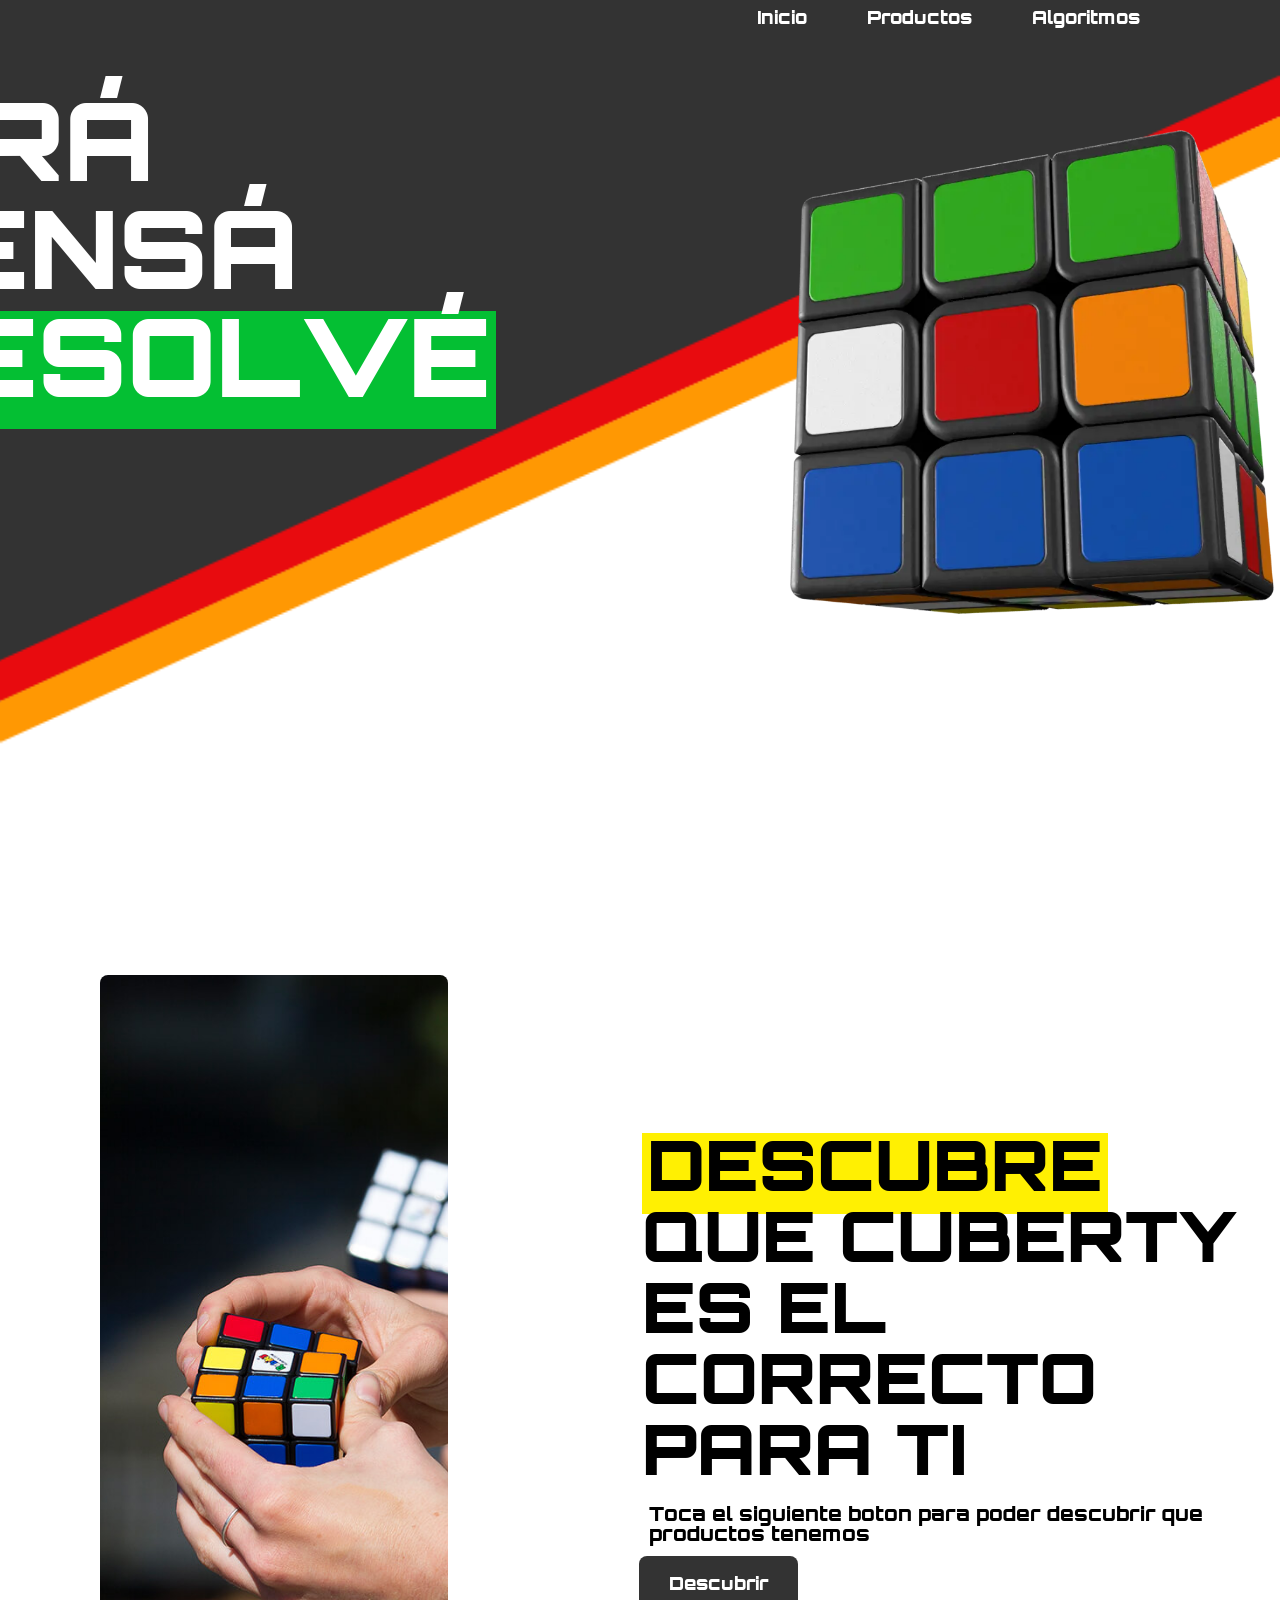
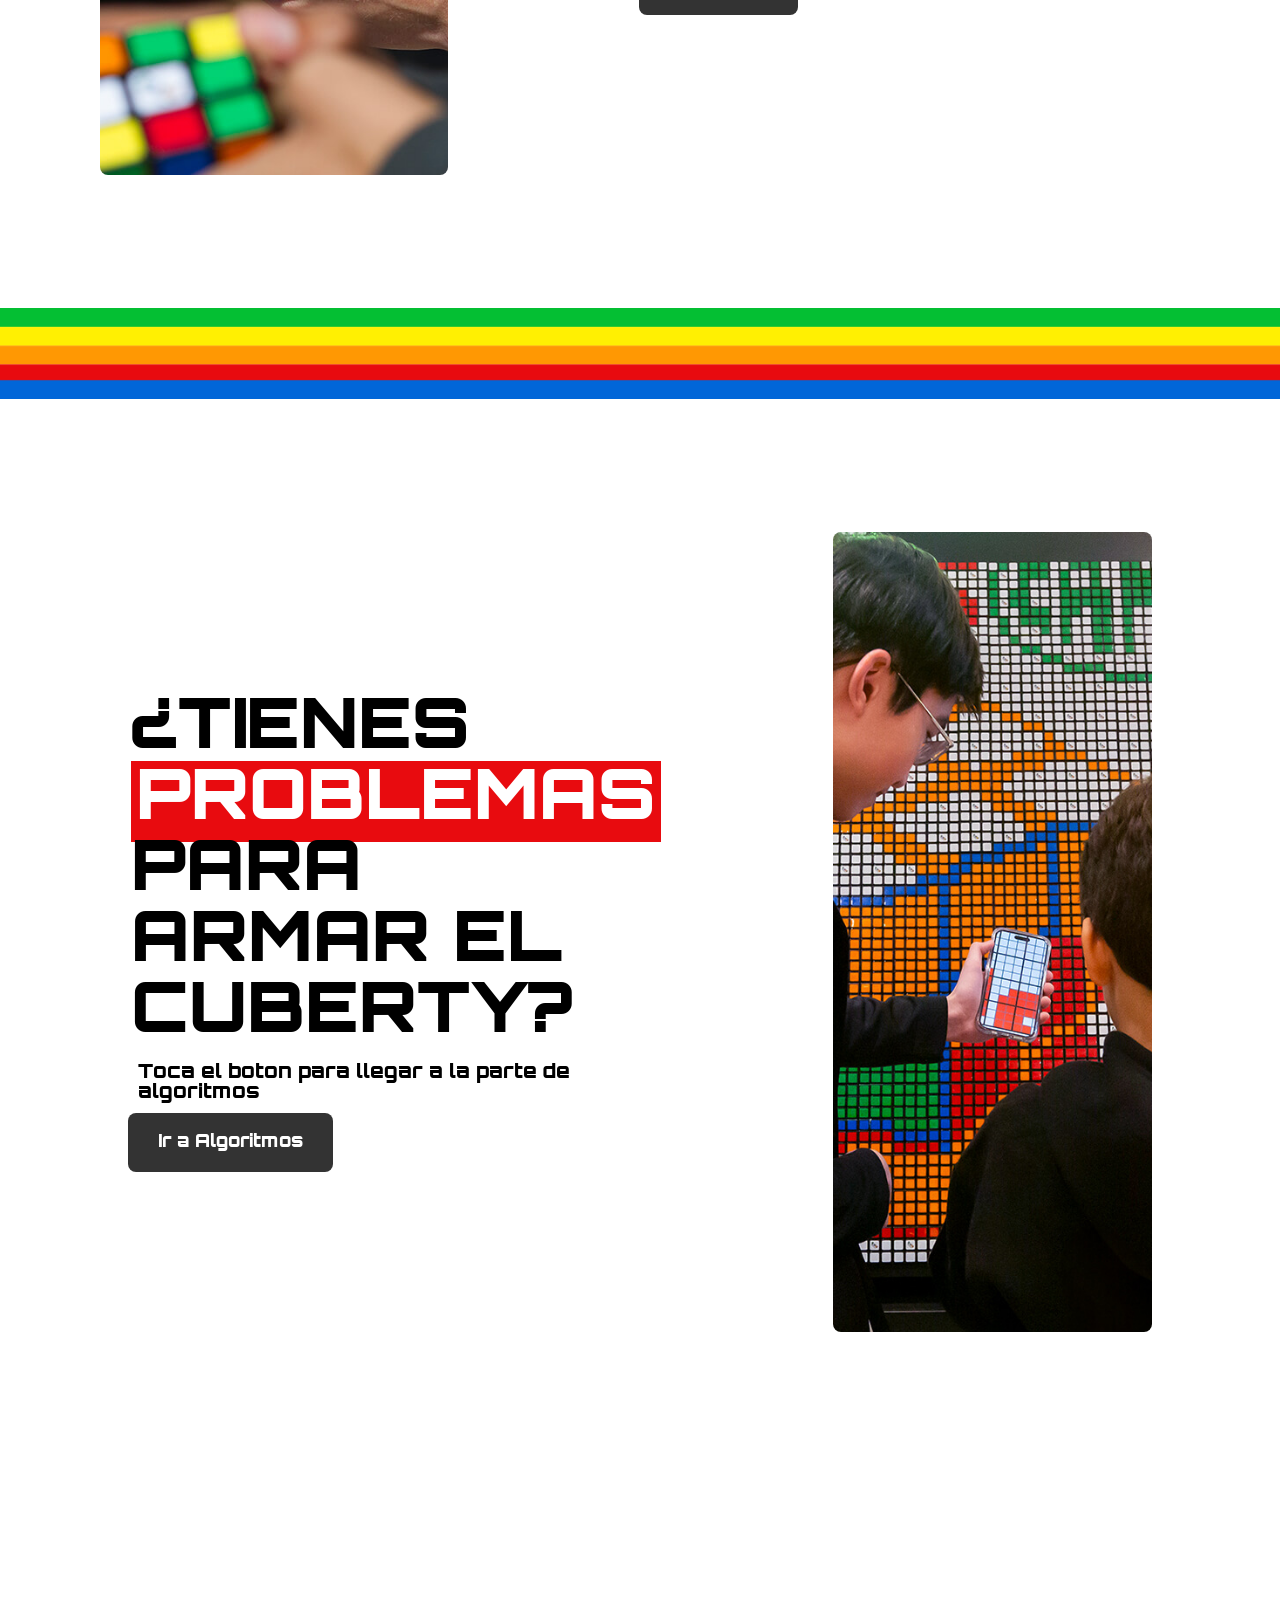
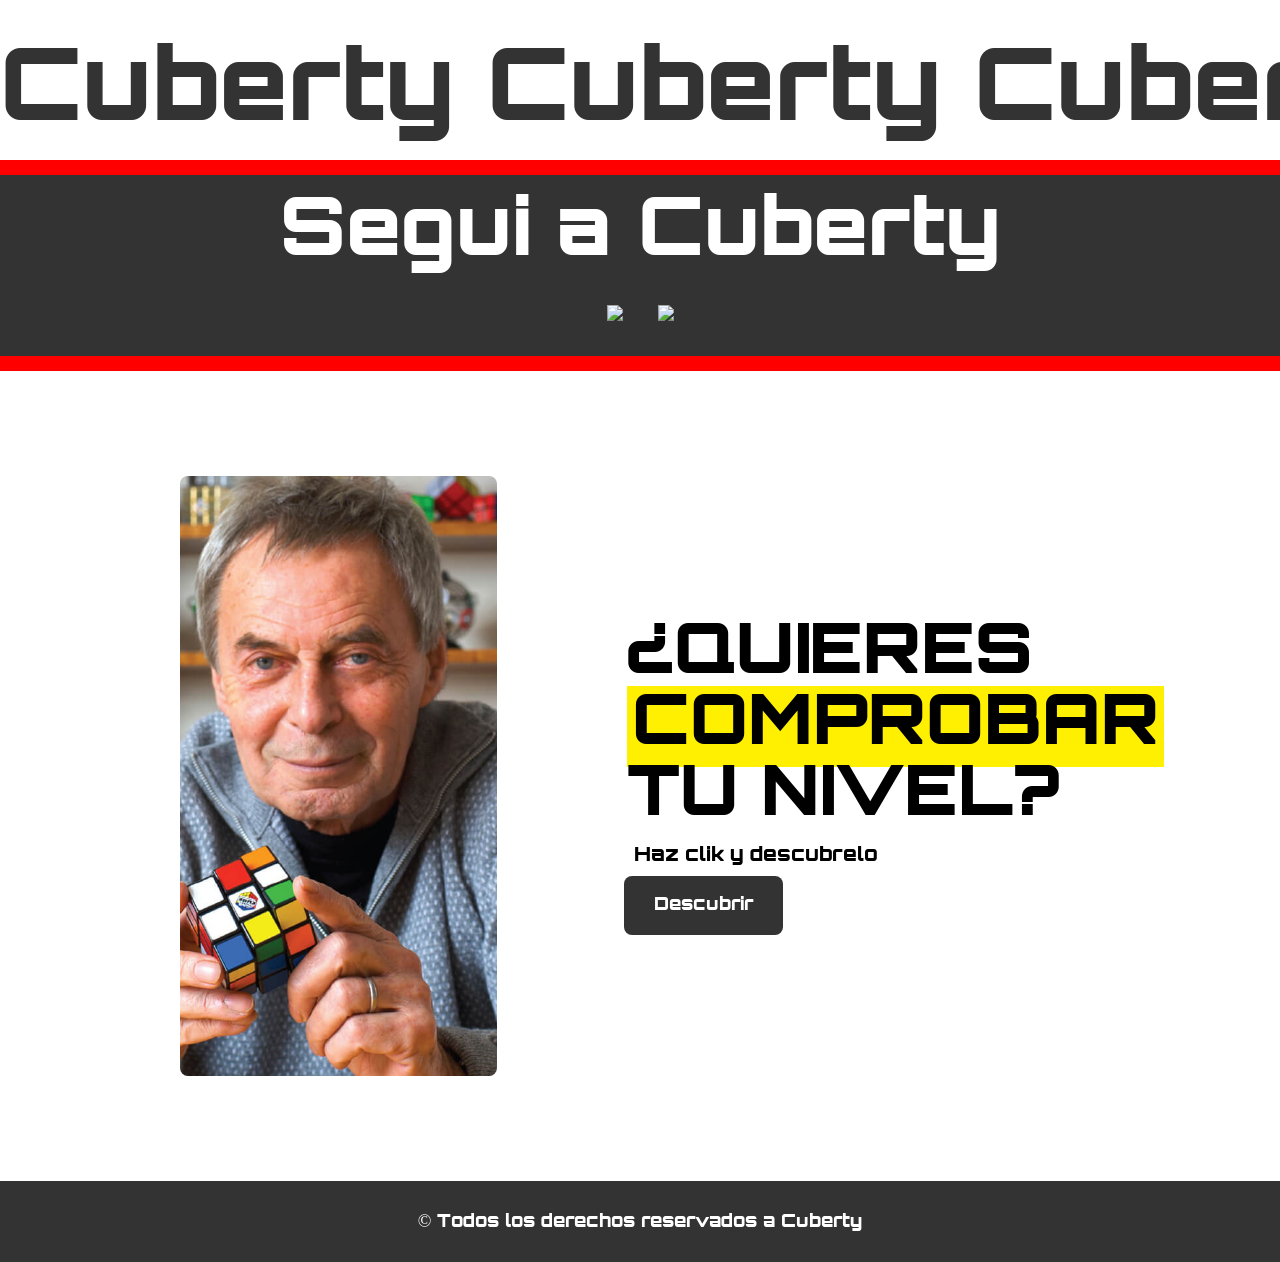
==== index.html @ c9593cc4 "Initial commit" ====
<!DOCTYPE html>
<html lang="es">
<head>

    <meta charset="UTF-8">
    <meta name="viewport" content="width=device-width, initial-scale=1.0">
    <link rel="icon" href="cubo/Logo/logo-only.png" type="image/png">

    <link rel="stylesheet" href="style.css">
    <link rel="preconnect" href="https://fonts.googleapis.com">
    <link rel="preconnect" href="https://fonts.gstatic.com" crossorigin>
    <link href="https://fonts.googleapis.com/css2?family=Rubik:ital,wght@0,300..900;1,300..900&display=swap" rel="stylesheet">

    <title>Cuberty</title>
    
</head>

<body>


    <!-- Preloader overlay: muestra la animación antes de cargar el contenido -->
    <div id="preloader" style="position:fixed;inset:0;display:flex;align-items:center;justify-content:center;background:#fff;z-index:9999;">
        <img id="preloader-img" src="cubo/3D/5.png" alt="Animación" width="300">
    </div>


    <!-- Contenido principal oculto hasta que termine la animación -->
    <div id="content" style="visibility:hidden;">
        <nav>
            <ul>
                <li><a href="index.html">Inicio</a></li>
                <li><a href="productos.html">Productos</a></li>
                <li><a href="https://lastcubex.com/algorithms">Algoritmos</a></li>
            </ul>
        </nav>

        <div class="background">
            <img src="cubo/hero.png" alt="Imagen de ejemplo" width="100%" height="2100px">
        </div>

        
        <div class="principal">
            <div class="main-title">
                <h1> GIRÁ <br> PENSÁ   <br> <span>RESOLVÉ </span></h1>
            </div>
            <div class="main-image"> 
                    <img src="cubo/CuboPrincipal1.png" alt="Imagen de ejemplo" width="600px">
            </div>
        </div>
        
        <div class="parte_para_ir_a_productos">
            <div class="imagen_izquierda">
                <img src="cubo\imagenesQueNoSirvenParaAbsolutamenteNada\imagen_robada_de_pagina_oficial_de_cubo_rubik.jpg" alt="Imagen para nada robada de rubik">
            </div>
            <div class="texto_derecha">
                <h2><span>DESCUBRE</span> QUE CUBERTY ES EL CORRECTO PARA TI</h2>
                <p> Toca el siguiente boton para poder descubrir que <br>productos tenemos</p>
                  <a href="productos.html" class="mi-boton">Descubrir</a>
            </div>
        </div>

        <div class="spacer">
            <img src="cubo/bar.png" alt="">
        </div>
        <div class="parte_para_ir_a_algoritmos">
            <div class="texto_izquierda">
                <h2>¿TIENES <span>PROBLEMAS </span>PARA ARMAR EL CUBERTY?</h2>
                <p> Toca el boton para llegar a la parte de algoritmos</p>
                <a href="https://lastcubex.com/algorithms" class="mi-boton2"> Ir a Algoritmos</a>
            </div>
            <div class="imagen_derecha">
                <img src="cubo/imagenesQueNoSirvenParaAbsolutamenteNada/segunda_imagen_robada_de_cubos_rubiks_oficial_guion_bajo.jpg" alt="Otra imagen para nada robada de rubik">
            </div>
        </div>
    </div>
    <div class="loop-texto1">
        <div class="loop-texto">
            <div class="loop"> Cuberty Cuberty Cuberty Cuberty Cuberty </div>
        </div>
        <div class="loop-texto">
            <div class="loop"> Cuberty Cuberty Cuberty Cuberty Cuberty </div>
        </div>
    </div>
    
    <div class="contenedorRojo">
        <div class="seguir">
            <p>Segui a Cuberty<p>
        </div>
        <div class="images2">
            <div class="images">
            <a href="https://www.youtube.com/">
                <img src="https://cdn.prod.website-files.com/65849828bf90a121b81dc3a5/65942649e25323ca0e36ae1c_icon-yt.svg" >
            </a>
            </div>
            <div class="images">
            <a href="https://www.instagram.com/">
                <img src="https://cdn.prod.website-files.com/65849828bf90a121b81dc3a5/6594264832fa5a2e8ba5d78c_icon-ig.svg">
            </a>
            </div>
        </div>
    </div>
    
        <div class="parte_para_ir_a_cronometro">
                <div class="imagen_izquierda1">
                    <img src="cubo\imagenesQueNoSirvenParaAbsolutamenteNada/viejardo_con_un_cubo_rubik_en_la_mano.jpg" alt="Imagen para nada robada de rubik">
                </div>
                <div class="texto_derecha">
                    <h2>¿QUIERES <span>COMPROBAR</span> TU NIVEL?</h2>
                    <p> Haz clik y descubrelo</p>
                <a href="cronometro.html" class="mi-boton">Descubrir</a>
             </div>
        </div>
    
    
    <footer> 
        <p>© Todos los derechos reservados a Cuberty</p>
    </footer>
    <script src="animacionimagen.js"></script>
</body>
</html>
---- style.css ----
:root {
  --color-1: #0166D8;
  --color-2: #04BF33;
  --color-3: #E80B0F;
  --color-4: #FFF002;
}
@font-face {
    font-family:"Orbitron Black";
    src:url("fonts/orbitron-black.woff") format("woff"),
        url("fonts/orbitron-black.ttf") format("truetype");
    font-weight:normal;
    font-style:normal;
}

* {
    margin: 0;
    padding: 0;
    box-sizing: border-box;
    
}
html{
    scroll-behavior: smooth;
}


nav {
    background-color: #333333;
    color: #fff;
    padding: 10px;
    width: 100%;
    display:flex;
    justify-content: center;
    align-items: center;
    box-sizing: border-box;
    position: fixed;
    z-index: 99999999;
    
}


nav ul {
    list-style: none;
    display: flex;
    justify-content: right;
    align-items: center;
    width: 100%;
    margin-right: 100px;
    padding: 0;
    gap: 20px;
}

nav a {
    color: #fff;
    text-decoration: none;
    margin-right: 10px;
    font-weight: 500;
}

nav li:nth-child(4n + 1) a:hover { background-color: var(--color-1); }
nav li:nth-child(4n + 2) a:hover { background-color: var(--color-2); }
nav li:nth-child(4n + 3) a:hover { background-color: var(--color-3); }
nav li:nth-child(4n + 4) a:hover { background-color: var(--color-4); }

nav ul li {
    display: inline-block;
    margin-right: 10px;
}

h1 {
    font-family: "Orbitron Black", sans-serif;   
    font-size: 100px;
    margin-bottom: 10px;
    color: #fff;
    padding: 10px;
}

a{
    font-family: 'Orbitron Black', sans-serif;
    font-size: 18px;
    font-weight: 500;
    color: #fff;
    padding: 10px;
}


.principal {
    padding: 50px;
    display: flex;
    justify-content: center;
    align-items: top;
    height: 100vh;
    gap: 20%;
    margin: 30px;
    
}

.main-title h1 {
    color: #fff;
    font-size: 12vh;
}
.main-title2{
    margin-right: 700px;
}
.main-title2 h1 {
    font-size: 10vh;
}

.main-title2 span {
    color: #fff;
    background-color: var(--color-3);
    padding: 5px;
}

.main-title span {
    color: #fff;
    background-color: var(--color-2);
    padding: 5px;
}

.main-image {
    margin-right: 100px;
}

.background {
    z-index: -1;
    position: relative;
    margin: 0;
    height: 10px;
    
}

.parte_para_ir_a_productos {
    display: flex;
    justify-content: center;
    align-items: center;
    height: 90vh;
    gap: 15%;
    margin-right: 10px;
}
.parte_para_ir_a_productos h2{
    font-family: 'Orbitron Black', sans-serif;
    font-size: 70px;
    font-weight: 500;
    color:black;
    padding: 3px;
}
.parte_para_ir_a_productos p{
    font-family: 'Orbitron Black', sans-serif;
    font-size: 20px;
    font-weight: 500;
    color:black;
    padding: 10px;
}
.imagen_izquierda {
    margin-left: 100px;
}
.texto_derecha span {
    color: #000;
    background-color: var(--color-4);
    padding: 5px;
}

.texto_derecha .mi-boton {
    background-color: #333333;
    color: #fff;
    padding: 20px 30px;
    border: none;
    border-radius: 8px;
    font-family: 'Orbitron Black', sans-serif;
    font-size: 18px;
    font-weight: 500;
    z-index: 10;
    
    display: inline-block;
    text-decoration: none;

    transition: background-color 0.3s ease, color 0.3s ease;
}

.texto_derecha .mi-boton:hover {
    background-color: #ddff00;
    color: #333333;
    cursor: pointer;
}
.imagen_izquierda {
  width: 1200px;        
  height: 800px;       
  overflow: hidden;   
  border-radius: 8px;  
}
.imagen_izquierda img {
  width: 100%;
  height: 100%;

  object-fit: cover;   
  transform: scale(1.2);     
}


.parte_para_ir_a_algoritmos {
    display: flex;
    justify-content: center;
    align-items: center;
    height: 90vh;
    gap: 15%;
    padding-top: 30%;
    padding-right: 10%;
    padding-left: 10%;
}

.parte_para_ir_a_algoritmos h2 {
    font-family: 'Orbitron Black', sans-serif;
    font-size: 70px;
    font-weight: 500;
    color:black;
    padding: 3px;
}
.parte_para_ir_a_algoritmos p {
    font-family: 'Orbitron Black', sans-serif;
    font-size: 20px;
    font-weight: 500;
    color:black;   
    padding: 10px;
}

.imagen_derecha {
  width: 1200px;        
  height: 800px;       
  overflow: hidden;   
  border-radius: 8px;  
}
.imagen_derecha img {
  width: 100%;
  height: 100%;

  object-fit: cover;   
  transform: scale(1.2);     
}
.texto_izquierda span {
    color: #fff;
    background-color: var(--color-3);
    padding: 5px;
}

.texto_izquierda .mi-boton2 {
    background-color: #333333;
    color: #fff;
    padding: 20px 30px;
    border: none;
    border-radius: 8px;
    font-family: 'Orbitron Black', sans-serif;
    font-size: 18px;
    font-weight: 500;
    z-index: 10;
    
    display: inline-block;
    text-decoration: none;

    transition: all 0.3s ease;
}

.texto_izquierda .mi-boton2:hover {
    background-color: #ddff00;
    color: #333333;
    cursor: pointer;
}

.loop-texto1{
    display: flex;
    overflow: hidden;
    white-space: nowrap; 
    width: 100%;
    margin-top: 400px;
    margin-bottom: 15px;
}
.loop-texto {
    color: #333333;
    font-family: 'Orbitron Black', sans-serif;
    font-size: 100px;
    margin-top: 100px;
    text-align: right;
    animation: mover 5s infinite linear; 
    font-weight: 600;
}

@keyframes mover {
    from {
        transform: translateX(0%);
    }
    to {
        transform: translateX(-100%);
    }
}


.contenedorRojo {

    width: 100%;
    background-color: #333333;
    border-top: 15px solid red;
    border-bottom: 15px solid red;
    align-items: center;
  

}
.contenedorRojo p {
    margin-top: 20px;
    color: #fff;
    text-align: center;
    font-family: 'Orbitron Black';
    font-size: 80px;
}

.spacer {
    margin-top: 10%;
    margin-bottom: -5%;
    width: 100%;
    overflow: hidden;
}
.spacer img {
    width: 100%;
    max-width: 100%;
    height: auto;
    display: block;
}

.images2 {
    display: flex;
    text-align: center;
    justify-content: center;
    gap: 15px;
    
}

.images {
    display: flex;
    align-items: center;
    justify-content: center;
    gap: 15px;
    margin-bottom: 20px;

    transform: scale(1);
    transition: all 0.3s ease;
}
.images:hover {
    transform: scale(1.2);
}


@keyframes mover {
    from {
        transform: translateX(0%);
    }
    to {
        transform: translateX(-100%);
    }
}


.parte_para_ir_a_cronometro {
    display: flex;
    justify-content: center;
    align-items: center;
    height: 90vh;
    gap: 10%;
    margin-right: 10px;
}

.parte_para_ir_a_cronometro h2{
    font-family: 'Orbitron Black', sans-serif;
    font-size: 70px;
    font-weight: 500;
    color:black;
    padding: 3px;
}
.parte_para_ir_a_cronometro p{
    font-family: 'Orbitron Black', sans-serif;
    font-size: 20px;
    font-weight: 500;
    color:black;
    padding: 10px;
}

.imagen_izquierda1 {
  width: 700px;        
  height: 600px;       
  overflow: hidden;   
  border-radius: 8px;  
  margin-left: 20vh;
}
.imagen_izquierda1 img {
  width: 100%;
  height: 100%;

  object-fit: cover;   
  transform: scale(1.2);     
}

footer {
    background-color: #333333;
    padding: 30px;
}
footer p {
    color: #fff;
    text-align: center;
    font-family: 'Orbitron Black';
    font-size: 18px;
}

.grid-productos {
    padding: 50px;
    display: flex;
    height: 100vh;
    gap: 20%;
    background-color: #333333;
    border: 1px solid #333333;
    border-radius: 8px;
    overflow: hidden;
    color: #fff;
    text-align: center;
    font-family: 'Orbitron Black';
    font-size: 18px;
}

.grid-productos {
    display: grid;
    grid-template-columns: repeat(auto-fill, minmax(300px, 1fr));
    gap: 25px;
    padding: 20px;
}

.producto {
    border: 1px solid #333333;
    border-radius: 8px;
    overflow: hidden;
    text-align: center;
    background: #3a3a3a;
    transition: all 0.5s ease;
}

.imgproducto {
    position: relative;
    width: 100%;
    aspect-ratio: 1 / 1;
}

.imgproducto img {
    width: 100%;
    height: 100%;
    object-fit: cover;
    display: block;
}

.imghover {
    position: absolute;
    top: 0;
    left: 0;
    opacity: 0;
    transition: opacity 0.3s ease-in-out;
}

.producto:hover .imghover {
    opacity: 1;
}

.producto:nth-child(4n + 1):hover { background-color: var(--color-1); }
.producto:nth-child(4n + 2):hover { background-color: var(--color-2); }
.producto:nth-child(4n + 3):hover { background-color: var(--color-3); }
.producto:nth-child(4n + 4):hover { background-color: var(--color-4); }

.infoproducto {
    padding: 25px;
}

.precio {
    background-color: #777777;
    margin-top: 30px;
    font-size: 5vh;
    transition: background-color 0.3s ease-in-out;
}

.infoproducto p {
    padding: 20px;
    font-family: sans-serif;
}
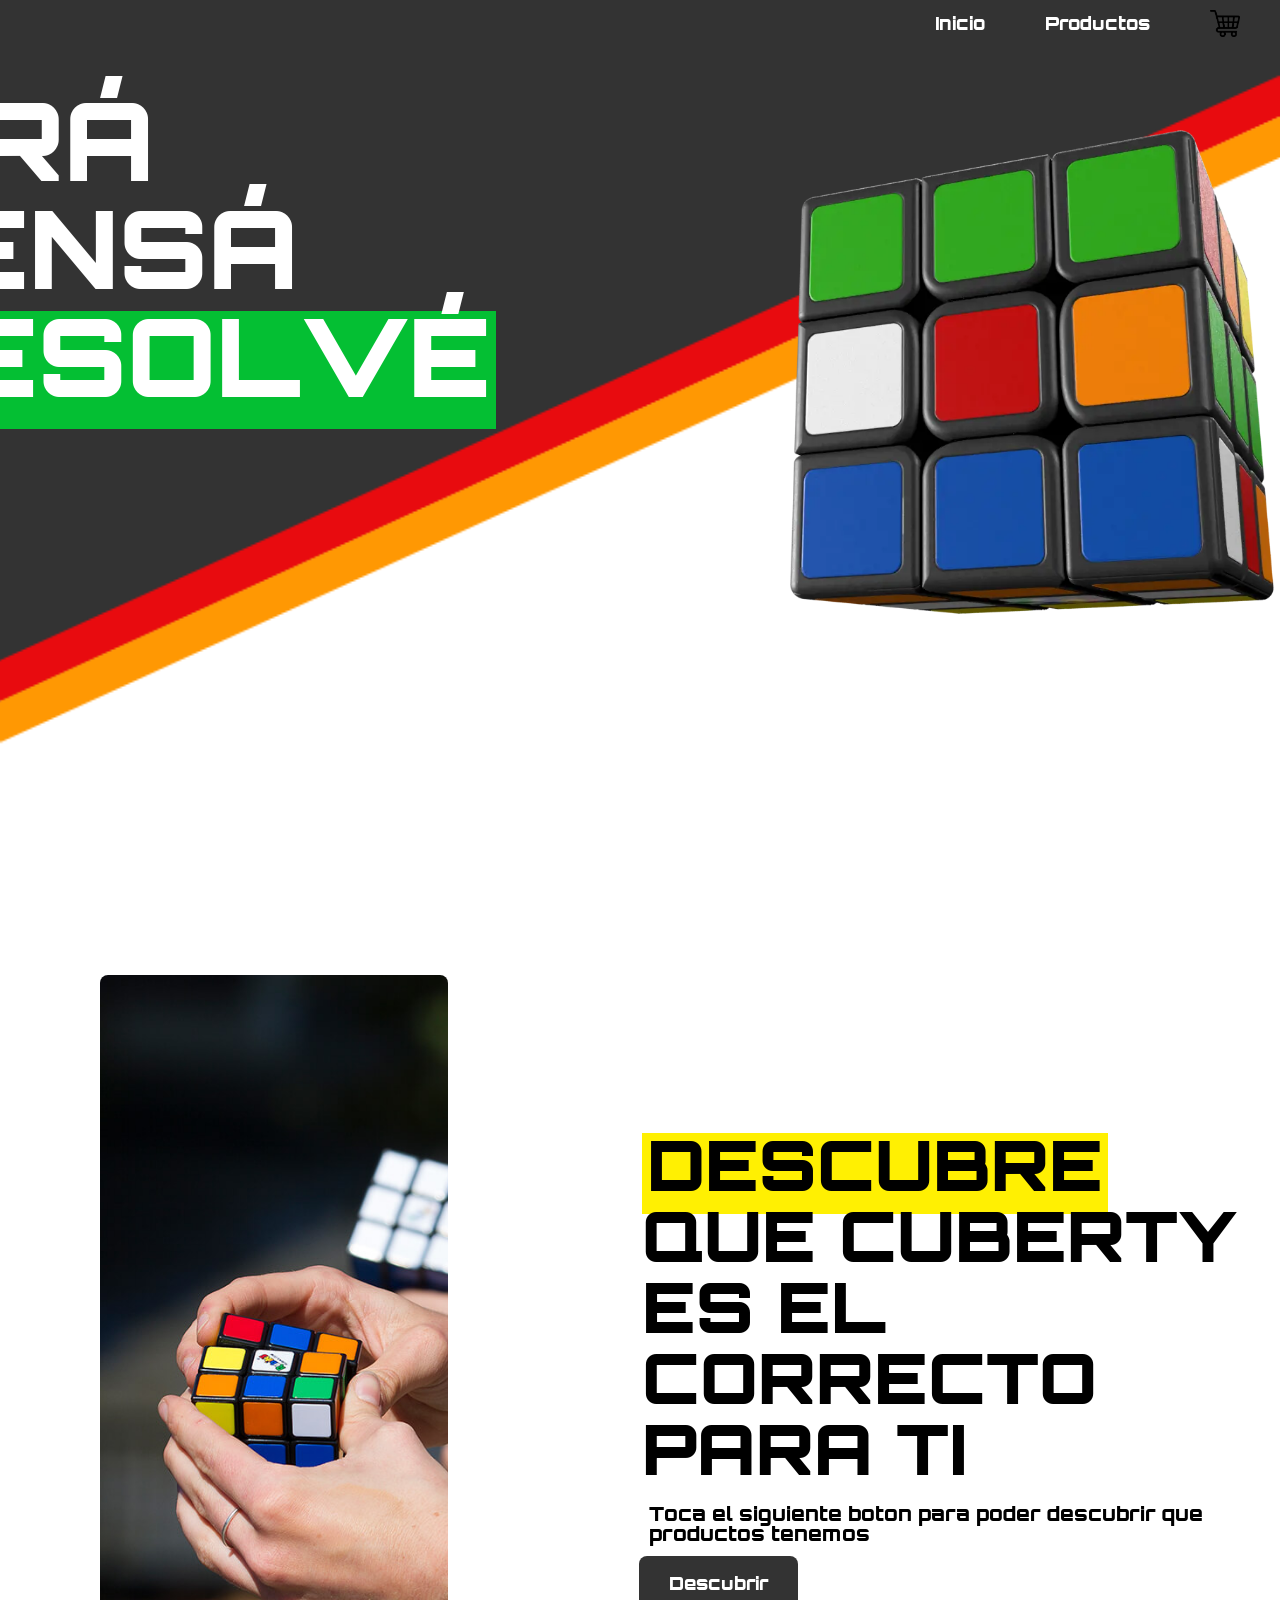
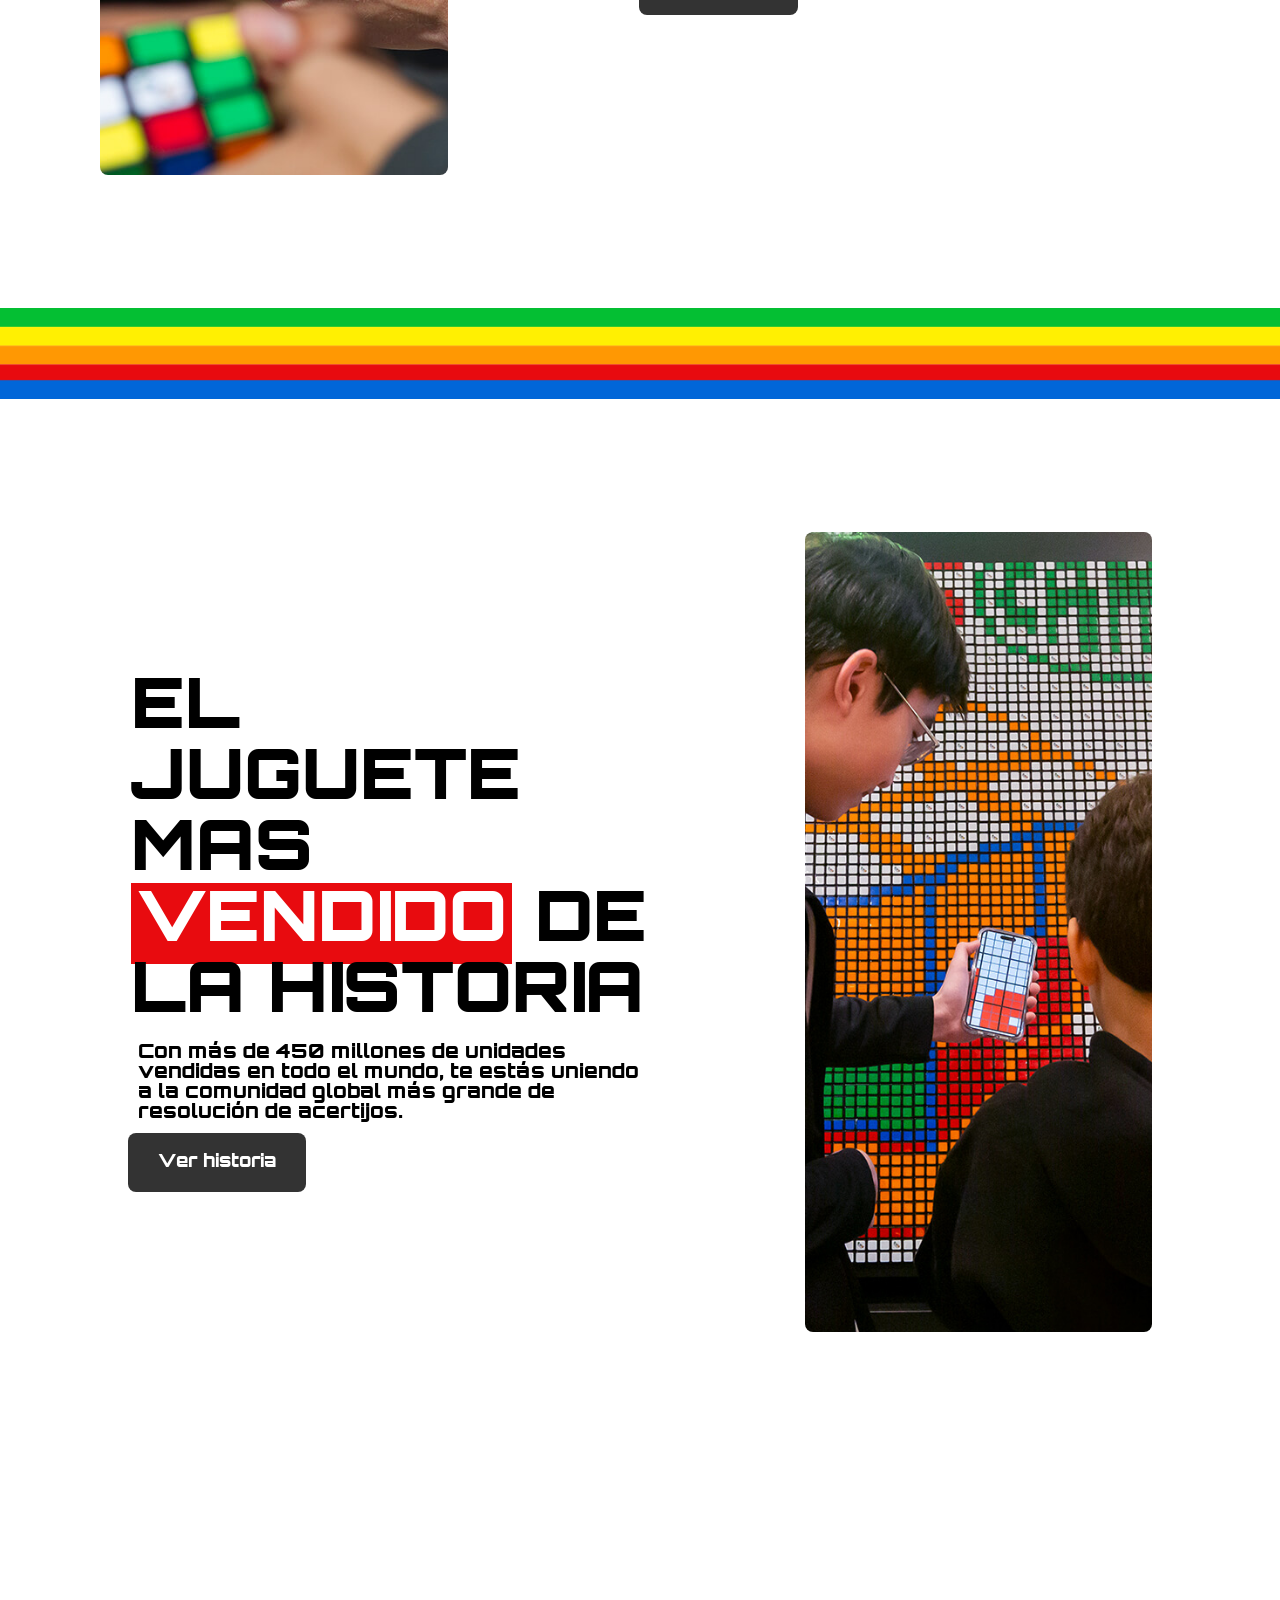
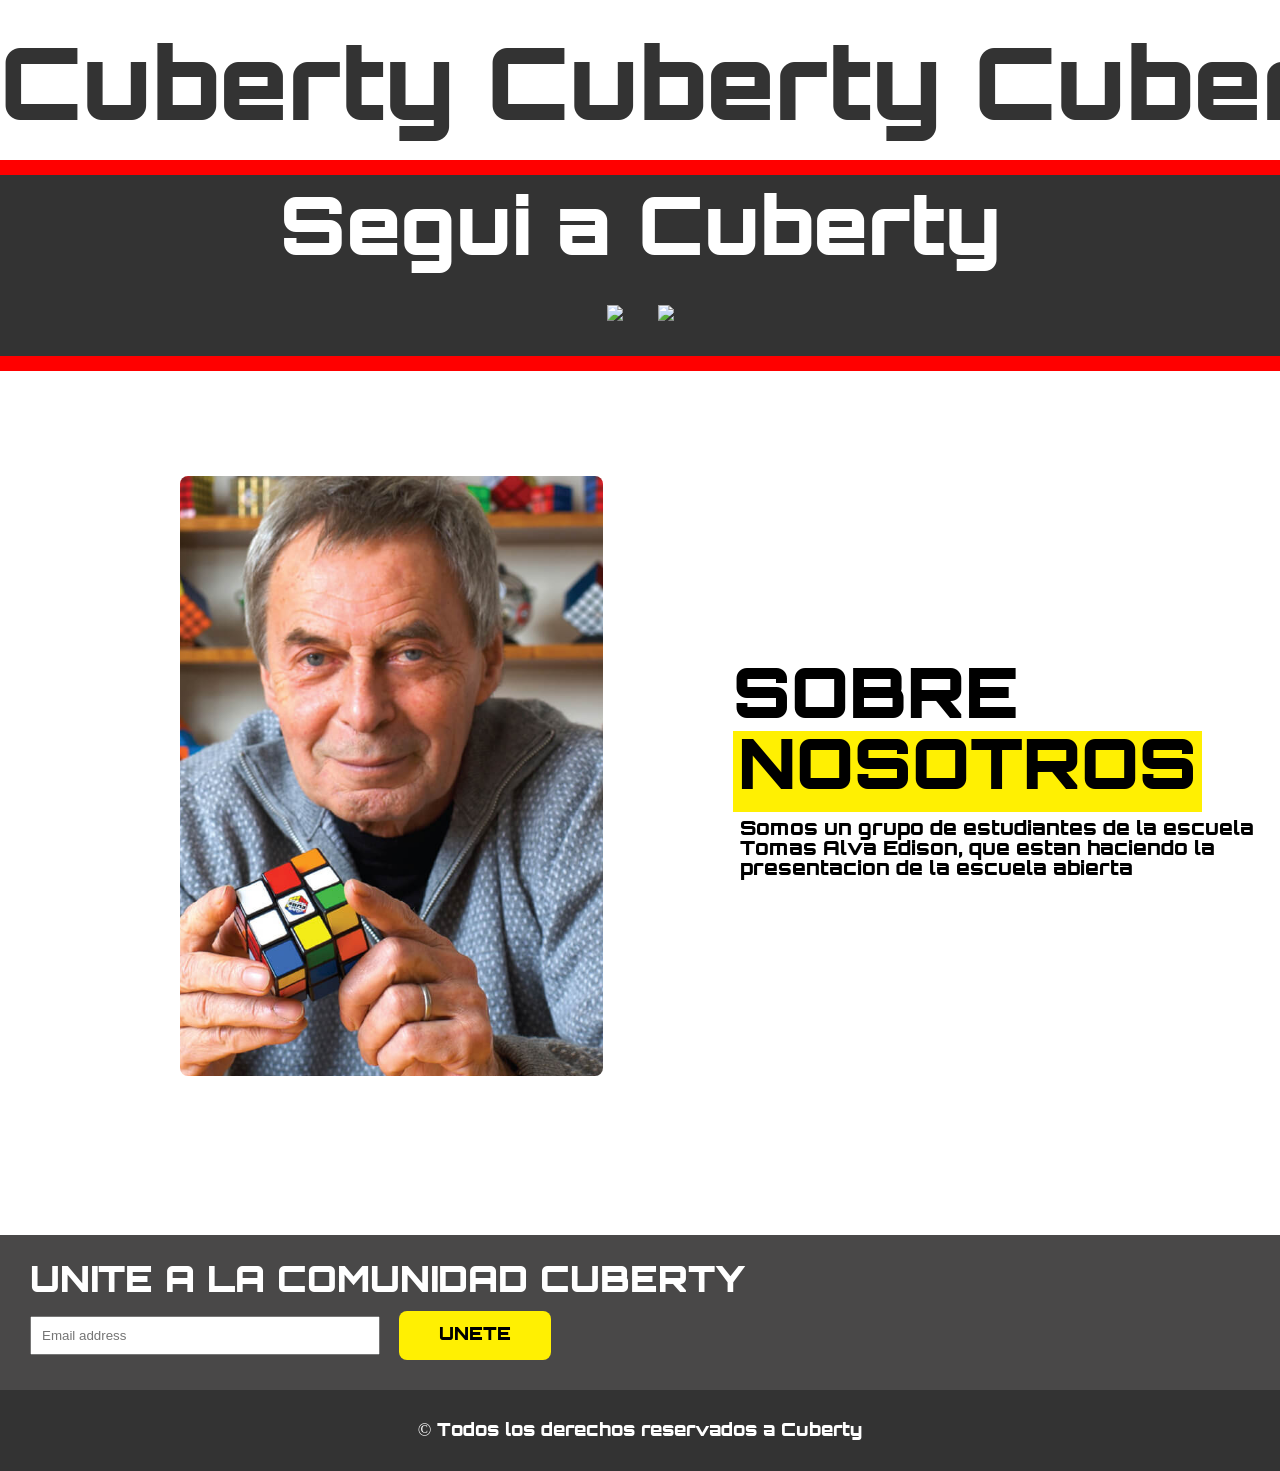
==== commit b74866f1: "cambios generales" ====
--- a/index.html
+++ b/index.html
@@ -30,7 +30,7 @@
             <ul>
                 <li><a href="index.html">Inicio</a></li>
                 <li><a href="productos.html">Productos</a></li>
-                <li><a href="https://lastcubex.com/algorithms">Algoritmos</a></li>
+                <li><a href="carrito.html"><img src="cubo\Carrito\Carrito_Empty.png" width="30px"></a></li>
             </ul>
         </nav>
 
@@ -64,9 +64,9 @@
         </div>
         <div class="parte_para_ir_a_algoritmos">
             <div class="texto_izquierda">
-                <h2>¿TIENES <span>PROBLEMAS </span>PARA ARMAR EL CUBERTY?</h2>
-                <p> Toca el boton para llegar a la parte de algoritmos</p>
-                <a href="https://lastcubex.com/algorithms" class="mi-boton2"> Ir a Algoritmos</a>
+                <h2>EL JUGUETE MAS <span> VENDIDO</span> DE LA HISTORIA</h2>
+                <p> Con más de 450 millones de unidades vendidas en todo el mundo, te estás uniendo a la comunidad global más grande de resolución de acertijos.</p>
+                <a href="https://www.rubiks.com/history" class="mi-boton2"> Ver historia</a>
             </div>
             <div class="imagen_derecha">
                 <img src="cubo/imagenesQueNoSirvenParaAbsolutamenteNada/segunda_imagen_robada_de_cubos_rubiks_oficial_guion_bajo.jpg" alt="Otra imagen para nada robada de rubik">
@@ -100,19 +100,37 @@
         </div>
     </div>
     
+
+
+    
         <div class="parte_para_ir_a_cronometro">
                 <div class="imagen_izquierda1">
                     <img src="cubo\imagenesQueNoSirvenParaAbsolutamenteNada/viejardo_con_un_cubo_rubik_en_la_mano.jpg" alt="Imagen para nada robada de rubik">
                 </div>
                 <div class="texto_derecha">
-                    <h2>¿QUIERES <span>COMPROBAR</span> TU NIVEL?</h2>
-                    <p> Haz clik y descubrelo</p>
-                <a href="cronometro.html" class="mi-boton">Descubrir</a>
+                    <h2>SOBRE <span>NOSOTROS</span></h2>
+                    <p> Somos un grupo de estudiantes de la escuela <br>Tomas Alva Edison, que estan haciendo la presentacion de la escuela abierta</p>
              </div>
         </div>
     
+<br>
+    <br>
+    <br>
+        
     
     <footer> 
+        <div class="fondotrucho">
+            <section class="suscripcion">
+            <h2>
+                UNITE A LA<span> COMUNIDAD CUBERTY</span>
+            </h2>
+            <form class="formulario">
+                <input type="email" placeholder="Email address" Required>
+                <button type="submit">UNETE</button>
+            </form>
+
+            </section>
+        </div>
         <p>© Todos los derechos reservados a Cuberty</p>
     </footer>
     <script src="animacionimagen.js"></script>
--- a/style.css
+++ b/style.css
@@ -44,7 +44,7 @@
     justify-content: right;
     align-items: center;
     width: 100%;
-    margin-right: 100px;
+    margin-right: 0px;
     padding: 0;
     gap: 20px;
 }
@@ -398,36 +398,43 @@
 
 footer {
     background-color: #333333;
+    padding: 0px;
+}
+footer p {
+    color: #fff;
+    text-align: center;
+    font-family: 'Orbitron Black';  
+    font-size: 18px;
     padding: 30px;
 }
-footer p {
+
+
+
+
+
+
+
+
+.grid-productos {
+    display: flex;
+    height: 110vh;
+    gap: 20%;
+    background-color: #474242;
+    border: 1px solid #333333;
     color: #fff;
     text-align: center;
     font-family: 'Orbitron Black';
     font-size: 18px;
-}
-
-.grid-productos {
-    padding: 50px;
-    display: flex;
-    height: 100vh;
-    gap: 20%;
-    background-color: #333333;
-    border: 1px solid #333333;
-    border-radius: 8px;
-    overflow: hidden;
-    color: #fff;
-    text-align: center;
-    font-family: 'Orbitron Black';
-    font-size: 18px;
-}
-
-.grid-productos {
+
+
+    /* parte de los divs */
     display: grid;
-    grid-template-columns: repeat(auto-fill, minmax(300px, 1fr));
-    gap: 25px;
-    padding: 20px;
-}
+    grid-template-columns: repeat(auto-fill, minmax(400px, 1fr));
+    gap: 40px;
+    padding: 30px;
+}
+
+
 
 .producto {
     border: 1px solid #333333;
@@ -463,23 +470,108 @@
     opacity: 1;
 }
 
-.producto:nth-child(4n + 1):hover { background-color: var(--color-1); }
-.producto:nth-child(4n + 2):hover { background-color: var(--color-2); }
-.producto:nth-child(4n + 3):hover { background-color: var(--color-3); }
-.producto:nth-child(4n + 4):hover { background-color: var(--color-4); }
+
 
 .infoproducto {
-    padding: 25px;
-}
-
-.precio {
+    padding: 10px;
+
+}
+
+.infoproducto p {
+
+    margin-top: 20px;
+    font-family: sans-serif;
+}
+
+.precio-producto {
+     margin-top: 25px;
+     padding: 20px 30px;
+}
+
+.botonCompras {
     background-color: #777777;
-    margin-top: 30px;
-    font-size: 5vh;
-    transition: background-color 0.3s ease-in-out;
-}
-
-.infoproducto p {
+    color: #fff;
     padding: 20px;
-    font-family: sans-serif;
-}+    border: none;
+    border-radius: 8px;
+    font-family: 'Orbitron Black', sans-serif;
+    font-size: 24px;
+    font-weight: 400;
+    z-index: 9999999;
+    text-decoration: none;
+
+    transition: background-color 0.3s ease, color 0.3s ease;
+}
+.botonCompras:hover {
+    background-color: #ddff00;
+    color: #333333;
+    cursor: pointer;
+}
+
+
+.divsduo {
+    background: #111; /* Un gris muy oscuro para el fondo del contenedor */
+    width: 100vw;     /* Cambiado de vh a vw (ancho completo de la pantalla) */
+    height: 100vh;    /* Alto completo de la pantalla */
+    display: flex;    /* Activa Flexbox para poner los divs uno al lado del otro */
+}
+
+.derechacompra {
+    background: #e74c3c; /* Color rojo (temporal para que veas que funciona) */
+    width: 50%;          /* Ocupa la mitad del ancho del contenedor */
+    height: 100%;        /* Ocupa todo el alto de su contenedor */
+}
+
+.izquierdaresumen {
+    background: #3498db; /* Color azul (temporal para que veas que funciona) */
+    width: 50%;          /* Ocupa la otra mitad del ancho */
+    height: 100%;        /* Ocupa todo el alto de su contenedor */
+}
+
+
+
+.fondotrucho {
+    background: #494848;
+    width: 100%;
+    padding: 30px;
+    display: flex;
+    justify-content: space-between;
+    align-items: center;
+}
+
+.suscripcion h2 {
+    font-family: 'Orbitron Black', sans-serif;
+    font-size: 36px;
+    font-weight: 400;
+    text-decoration: none;
+    color: #fff;
+    
+
+}
+
+.formulario input {
+    margin-top: 15px;
+    margin-right: 15px;
+    padding: 10px;
+    width: 350px;
+}
+
+.formulario button {
+    background-color: var(--color-4);
+    padding: 15px 40px;
+    border: none;
+    border-radius: 8px;
+    font-family: 'Orbitron Black', sans-serif;
+    font-size: 18px;
+    font-weight: 500;
+    transition: all 0.3s ease;
+}
+
+.formulario button:hover {
+    background-color: var(--color-2);
+    color: #333333;
+    cursor: pointer;
+}
+
+    
+
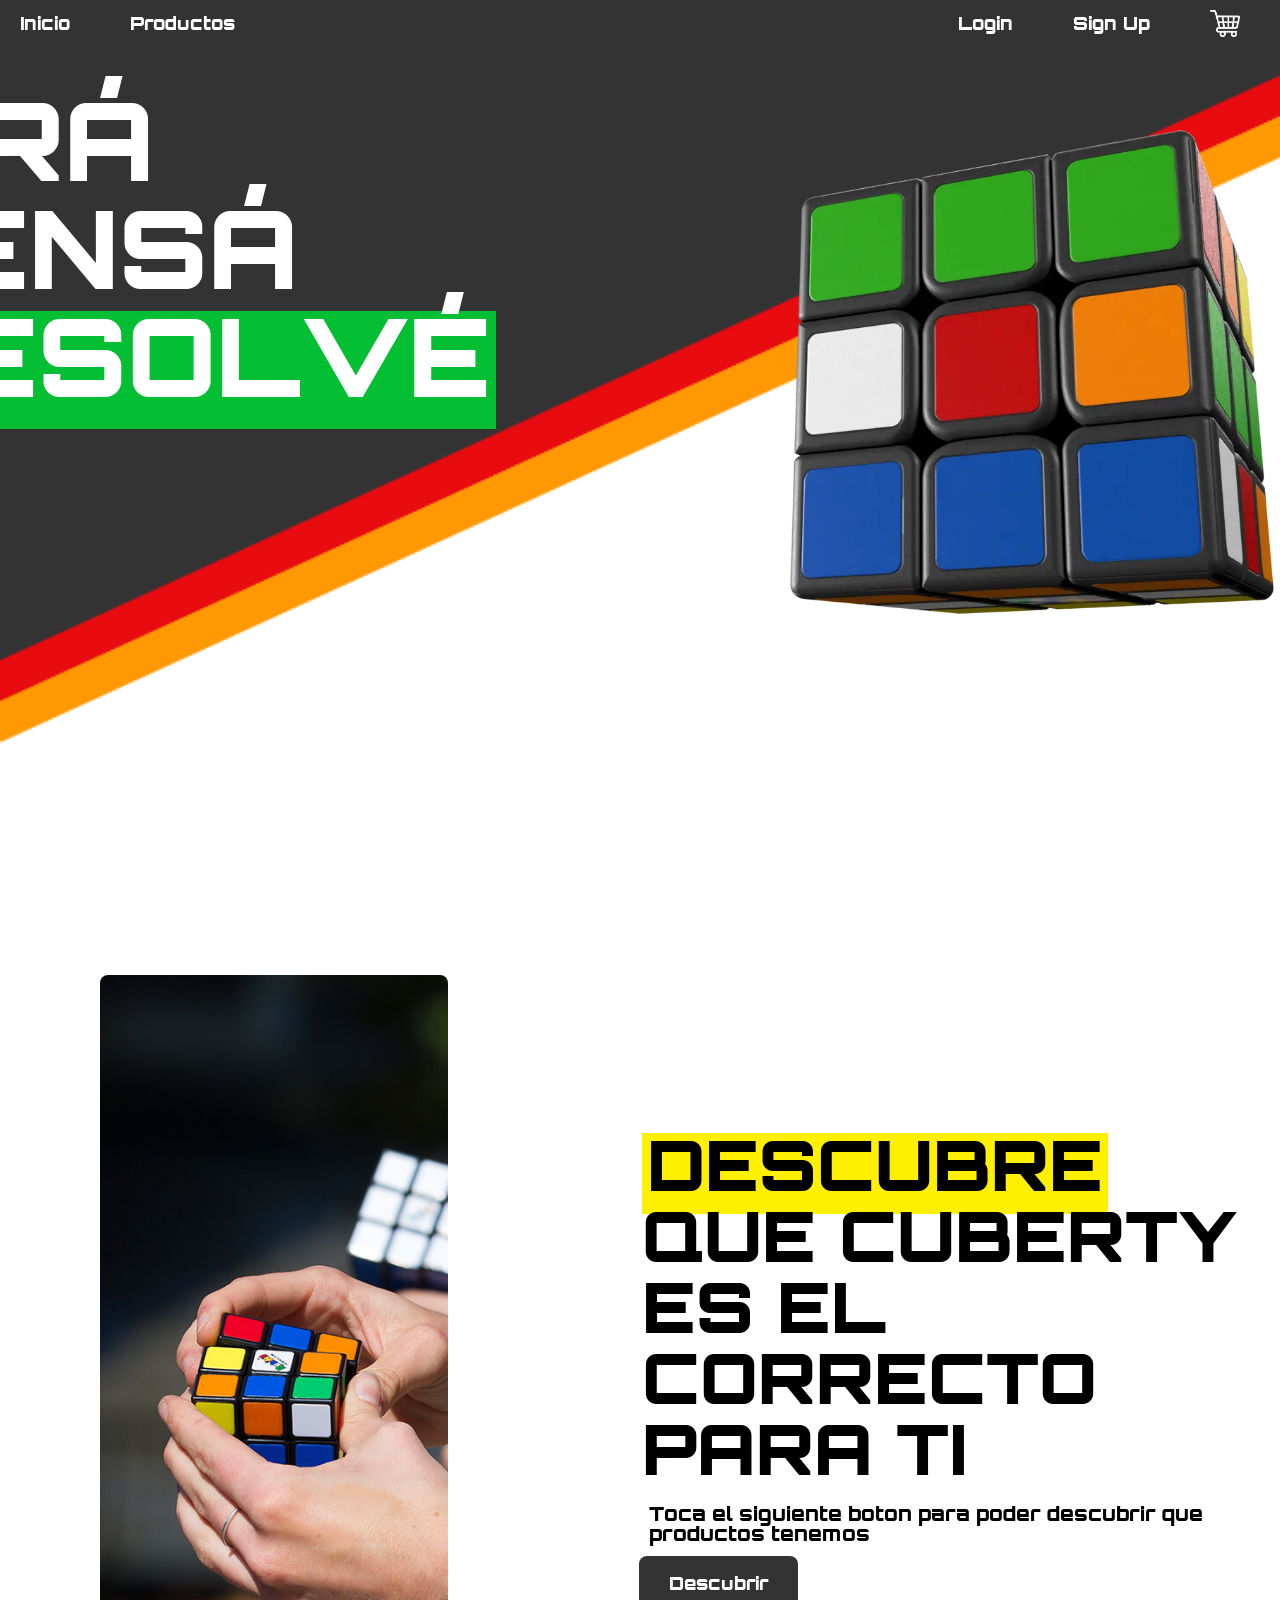
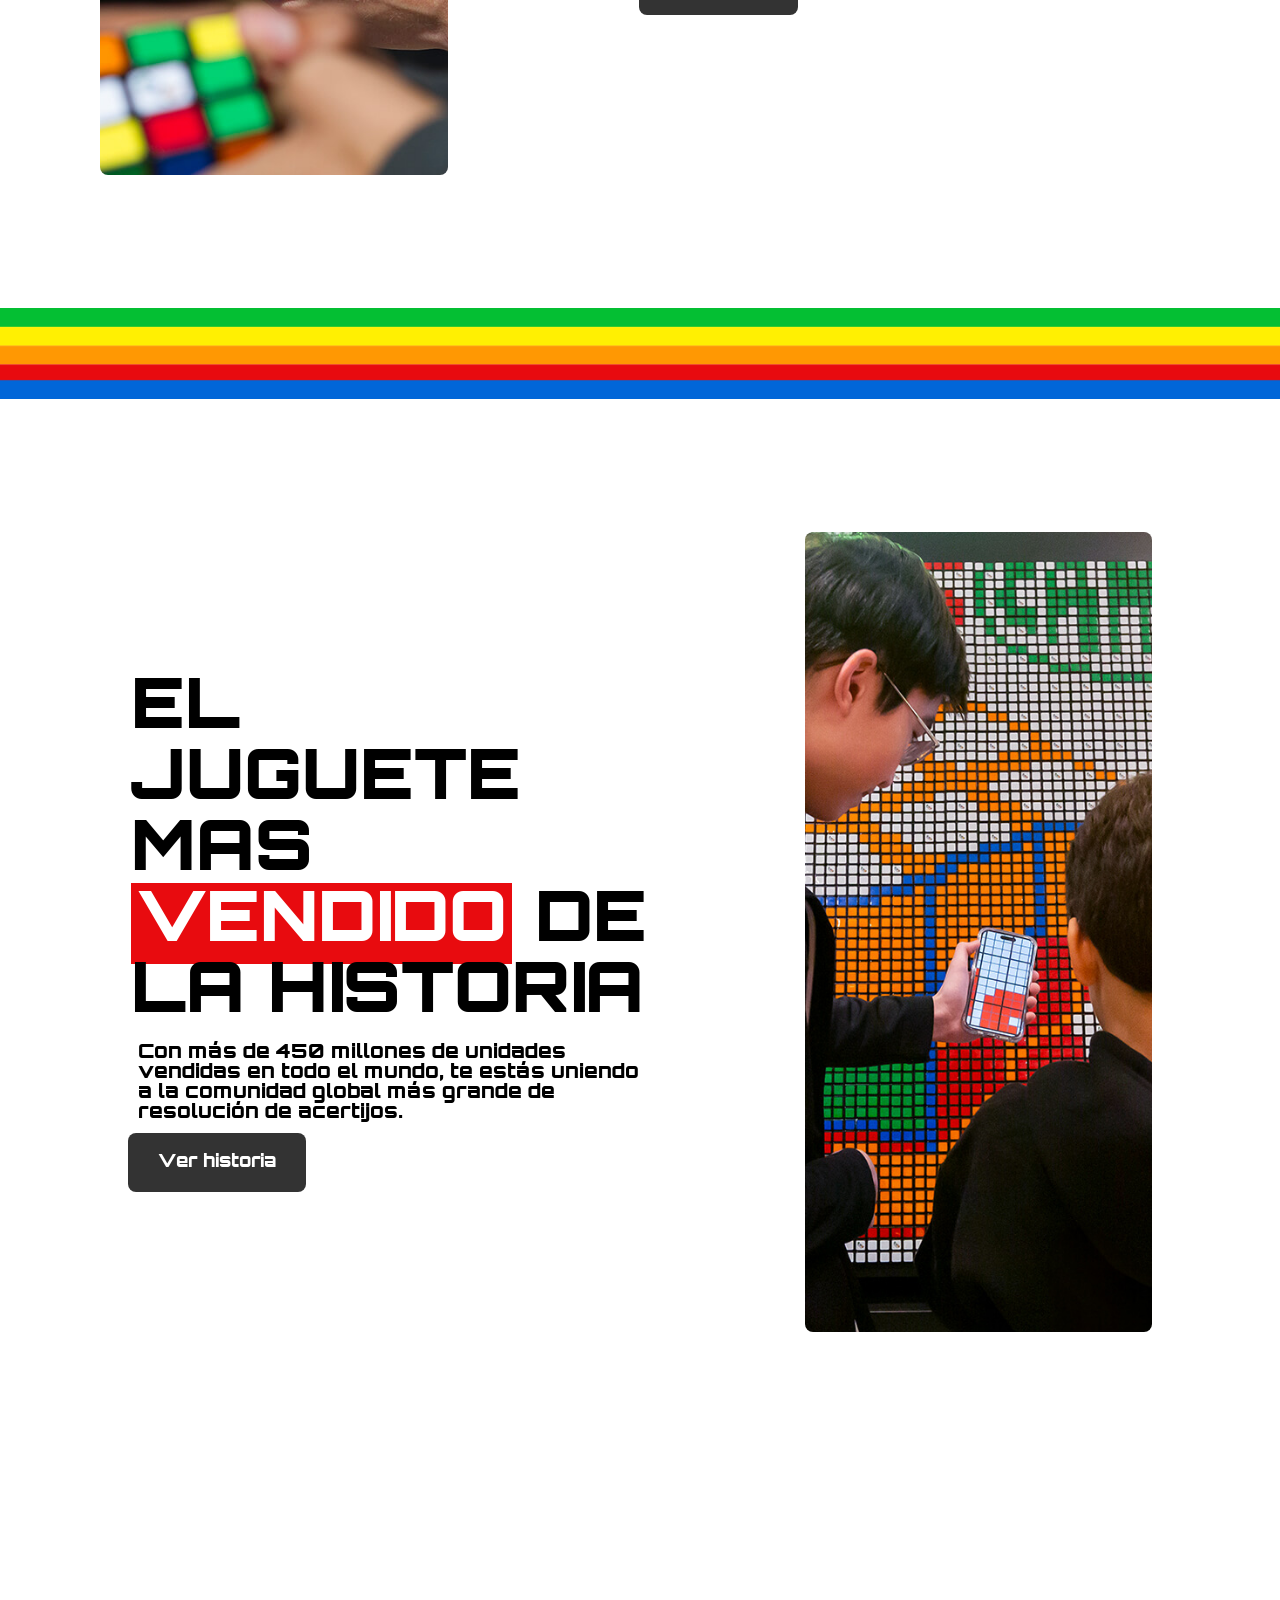
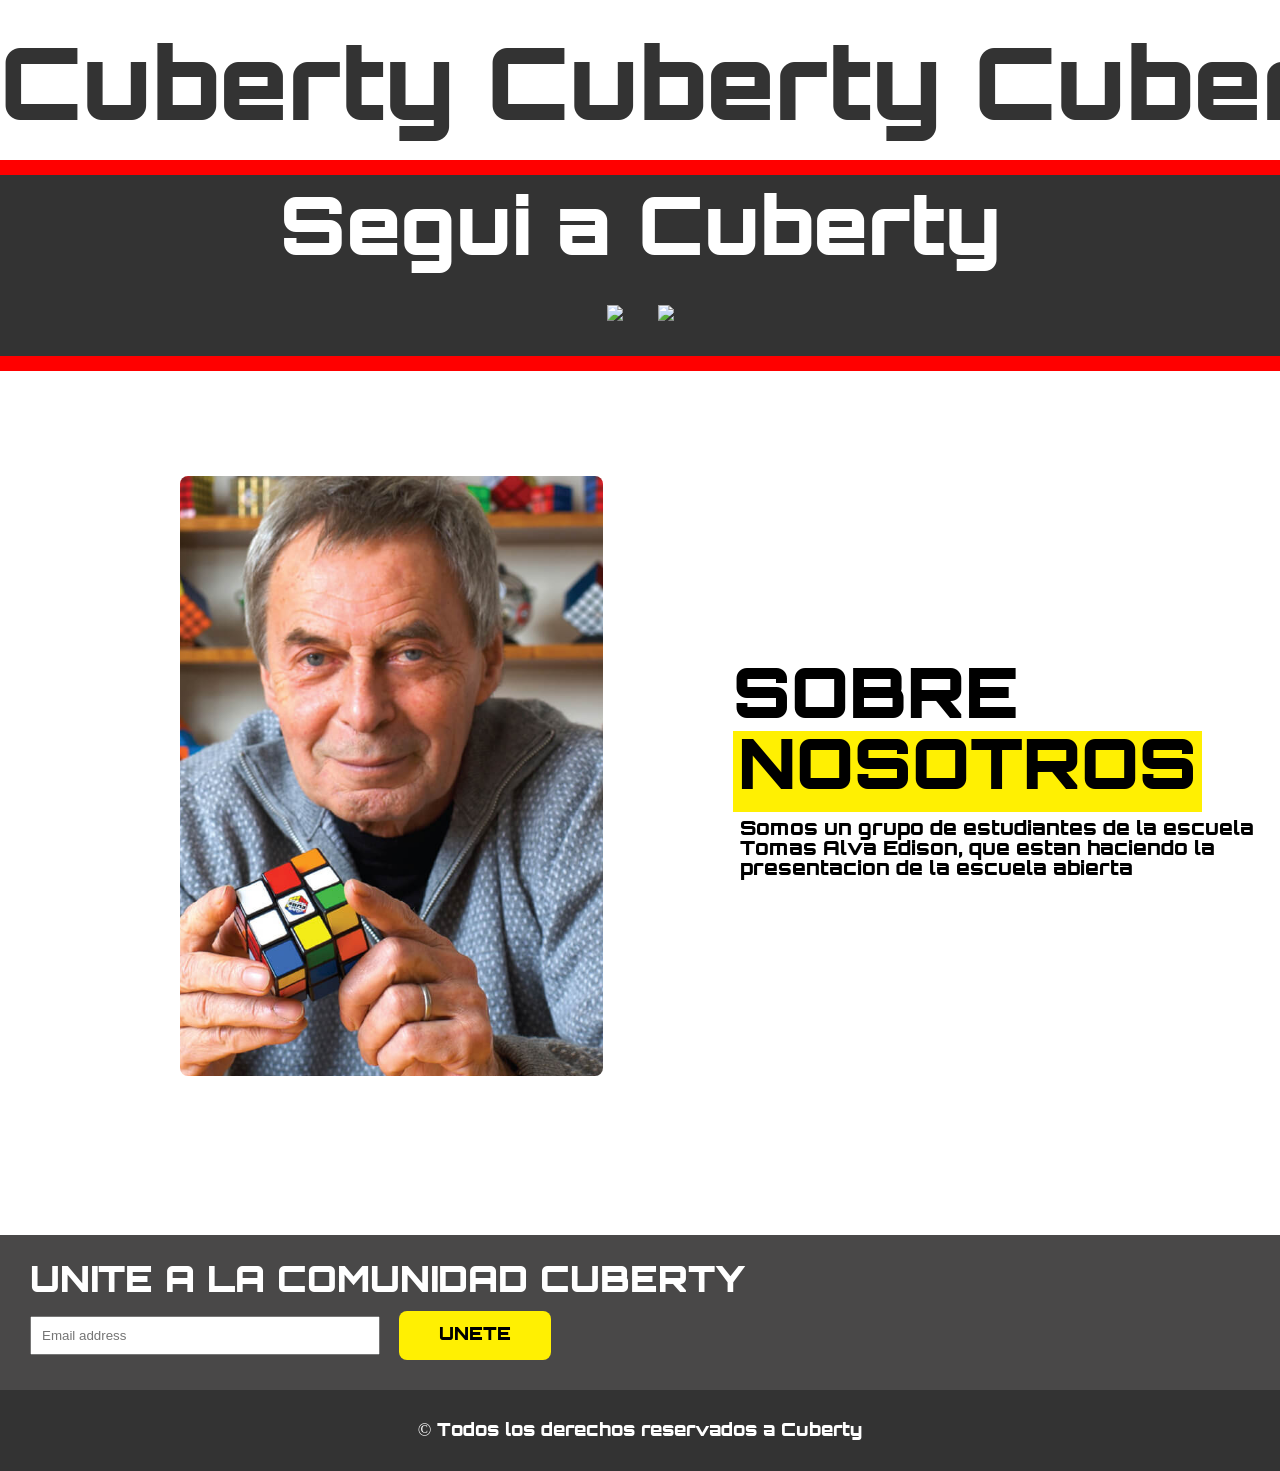
==== commit 22a9bdd1: "Creacion de carrito de compras, archivos js, etc" ====
--- a/index.html
+++ b/index.html
@@ -27,9 +27,13 @@
     <!-- Contenido principal oculto hasta que termine la animación -->
     <div id="content" style="visibility:hidden;">
         <nav>
-            <ul>
+            <ul class="nav-left">
                 <li><a href="index.html">Inicio</a></li>
                 <li><a href="productos.html">Productos</a></li>
+            </ul>
+            <ul class="nav-right">
+                <li><a href="login.html">Login</a></li>
+                <li><a href="signup.html">Sign Up</a></li>
                 <li><a href="carrito.html"><img src="cubo\Carrito\Carrito_Empty.png" width="30px"></a></li>
             </ul>
         </nav>
--- a/style.css
+++ b/style.css
@@ -41,12 +41,18 @@
 nav ul {
     list-style: none;
     display: flex;
-    justify-content: right;
     align-items: center;
     width: 100%;
     margin-right: 0px;
     padding: 0;
     gap: 20px;
+}
+
+nav ul.nav-left {
+    justify-content: left;
+}
+nav ul.nav-right {
+    justify-content: right;
 }
 
 nav a {
@@ -516,19 +522,6 @@
     display: flex;    /* Activa Flexbox para poner los divs uno al lado del otro */
 }
 
-.derechacompra {
-    background: #e74c3c; /* Color rojo (temporal para que veas que funciona) */
-    width: 50%;          /* Ocupa la mitad del ancho del contenedor */
-    height: 100%;        /* Ocupa todo el alto de su contenedor */
-}
-
-.izquierdaresumen {
-    background: #3498db; /* Color azul (temporal para que veas que funciona) */
-    width: 50%;          /* Ocupa la otra mitad del ancho */
-    height: 100%;        /* Ocupa todo el alto de su contenedor */
-}
-
-
 
 .fondotrucho {
     background: #494848;
@@ -573,5 +566,271 @@
     cursor: pointer;
 }
 
-    
-
+.cart-page {
+    width: min(1100px, calc(100% - 40px));
+    min-height: calc(100vh - 70px);
+    margin: 0 auto;
+    padding: 110px 0 60px;
+    color: #222;
+    font-family: Arial, sans-serif;
+}
+
+.cart-heading {
+    margin-bottom: 30px;
+}
+
+.cart-page h1 {
+    margin: 0 0 8px;
+    padding: 0;
+    color: #222;
+    font-size: clamp(2rem, 5vw, 3rem);
+}
+
+.cart-heading p {
+    color: #555;
+    font-size: 1rem;
+    line-height: 1.5;
+}
+
+.cart-layout {
+    display: grid;
+    grid-template-columns: minmax(0, 1fr) 320px;
+    align-items: start;
+    gap: 28px;
+}
+
+.cart-items {
+    display: grid;
+    gap: 16px;
+}
+
+.cart-item,
+.cart-summary {
+    border: 1px solid #dedede;
+    border-radius: 10px;
+    background: #fff;
+    box-shadow: 0 4px 16px rgb(0 0 0 / 6%);
+}
+
+.cart-item {
+    display: grid;
+    grid-template-columns: 120px minmax(0, 1fr) auto;
+    align-items: center;
+    gap: 20px;
+    padding: 20px;
+}
+
+.cart-item > img {
+    width: 120px;
+    aspect-ratio: 1;
+    border-radius: 6px;
+    object-fit: cover;
+}
+
+.cart-item-info h2 {
+    margin-bottom: 8px;
+    font-size: 1.15rem;
+}
+
+.cart-item-info p {
+    margin-bottom: 8px;
+    color: #555;
+    line-height: 1.5;
+}
+
+.cart-item-info .cart-item-price {
+    margin: 0;
+    color: #222;
+    font-weight: 700;
+}
+
+.cart-item-controls {
+    display: grid;
+    justify-items: start;
+    gap: 8px;
+}
+
+.cart-item-controls label {
+    color: #444;
+    font-size: 0.9rem;
+}
+
+.product-quantity {
+    width: 76px;
+    min-height: 40px;
+    padding: 6px 8px;
+    border: 1px solid #bbb;
+    border-radius: 6px;
+    font: inherit;
+}
+
+.remove-product {
+    padding: 6px 0;
+    border: 0;
+    background: transparent;
+    color: #b42318;
+    font: inherit;
+    text-decoration: underline;
+    cursor: pointer;
+}
+
+.remove-product:hover {
+    color: #7a1710;
+}
+
+.cart-empty {
+    padding: 28px;
+    border: 1px dashed #bbb;
+    border-radius: 10px;
+    color: #444;
+    line-height: 1.6;
+    text-align: center;
+}
+
+.cart-empty a,
+.continue-shopping {
+    color: #075eb5;
+    font-size: inherit;
+    text-decoration: underline;
+}
+
+.cart-summary {
+    padding: 24px;
+}
+
+.cart-summary h2 {
+    margin-bottom: 20px;
+    font-size: 1.3rem;
+}
+
+.cart-summary dl {
+    display: grid;
+    gap: 14px;
+}
+
+.cart-summary dl > div {
+    display: flex;
+    justify-content: space-between;
+    gap: 12px;
+}
+
+.cart-summary dd {
+    margin: 0;
+    text-align: right;
+}
+
+.cart-summary .cart-total {
+    padding-top: 14px;
+    border-top: 1px solid #dedede;
+    font-size: 1.1rem;
+    font-weight: 700;
+}
+
+.cart-shipping-note {
+    margin-top: 16px;
+    color: #666;
+    font-size: 0.9rem;
+    line-height: 1.5;
+}
+
+.checkout-button {
+    width: 100%;
+    margin: 20px 0 12px;
+    padding: 13px 16px;
+    border: 0;
+    border-radius: 6px;
+    background: #04a82d;
+    color: #fff;
+    font: inherit;
+    font-weight: 700;
+    cursor: pointer;
+    transition: background-color 0.2s ease;
+}
+
+.checkout-button:hover {
+    background: #038624;
+}
+
+.checkout-button:disabled,
+.remove-product:disabled {
+    opacity: 0.5;
+    cursor: not-allowed;
+}
+
+.checkout-button:disabled:hover {
+    background: #04a82d;
+}
+
+.checkout-button:focus-visible,
+.remove-product:focus-visible,
+.product-quantity:focus-visible,
+.continue-shopping:focus-visible {
+    outline: 3px solid #0166d8;
+    outline-offset: 3px;
+}
+
+.continue-shopping {
+    display: block;
+    text-align: center;
+}
+
+.cart-footer {
+    background: #333;
+}
+
+.cart-footer p {
+    padding: 20px;
+    color: #fff;
+    font-family: 'Orbitron Black', sans-serif;
+    font-size: 0.9rem;
+    text-align: center;
+}
+
+@media (max-width: 760px) {
+    .cart-layout {
+        grid-template-columns: 1fr;
+    }
+
+    .cart-item {
+        grid-template-columns: 88px minmax(0, 1fr);
+        gap: 14px;
+        padding: 14px;
+    }
+
+    .cart-item > img {
+        width: 88px;
+    }
+
+    .cart-item-controls {
+        grid-column: 2;
+        grid-template-columns: auto auto 1fr;
+        align-items: center;
+        justify-items: start;
+        gap: 10px;
+    }
+}
+
+@media (max-width: 420px) {
+    .cart-page {
+        width: min(100% - 24px, 1100px);
+        padding-top: 100px;
+    }
+
+    .cart-item {
+        grid-template-columns: 72px minmax(0, 1fr);
+        gap: 10px;
+        padding: 12px;
+    }
+
+    .cart-item > img {
+        width: 72px;
+    }
+
+    .cart-item-controls {
+        grid-template-columns: 1fr auto;
+    }
+
+    .cart-item-controls label {
+        grid-column: 1 / -1;
+    }
+}
